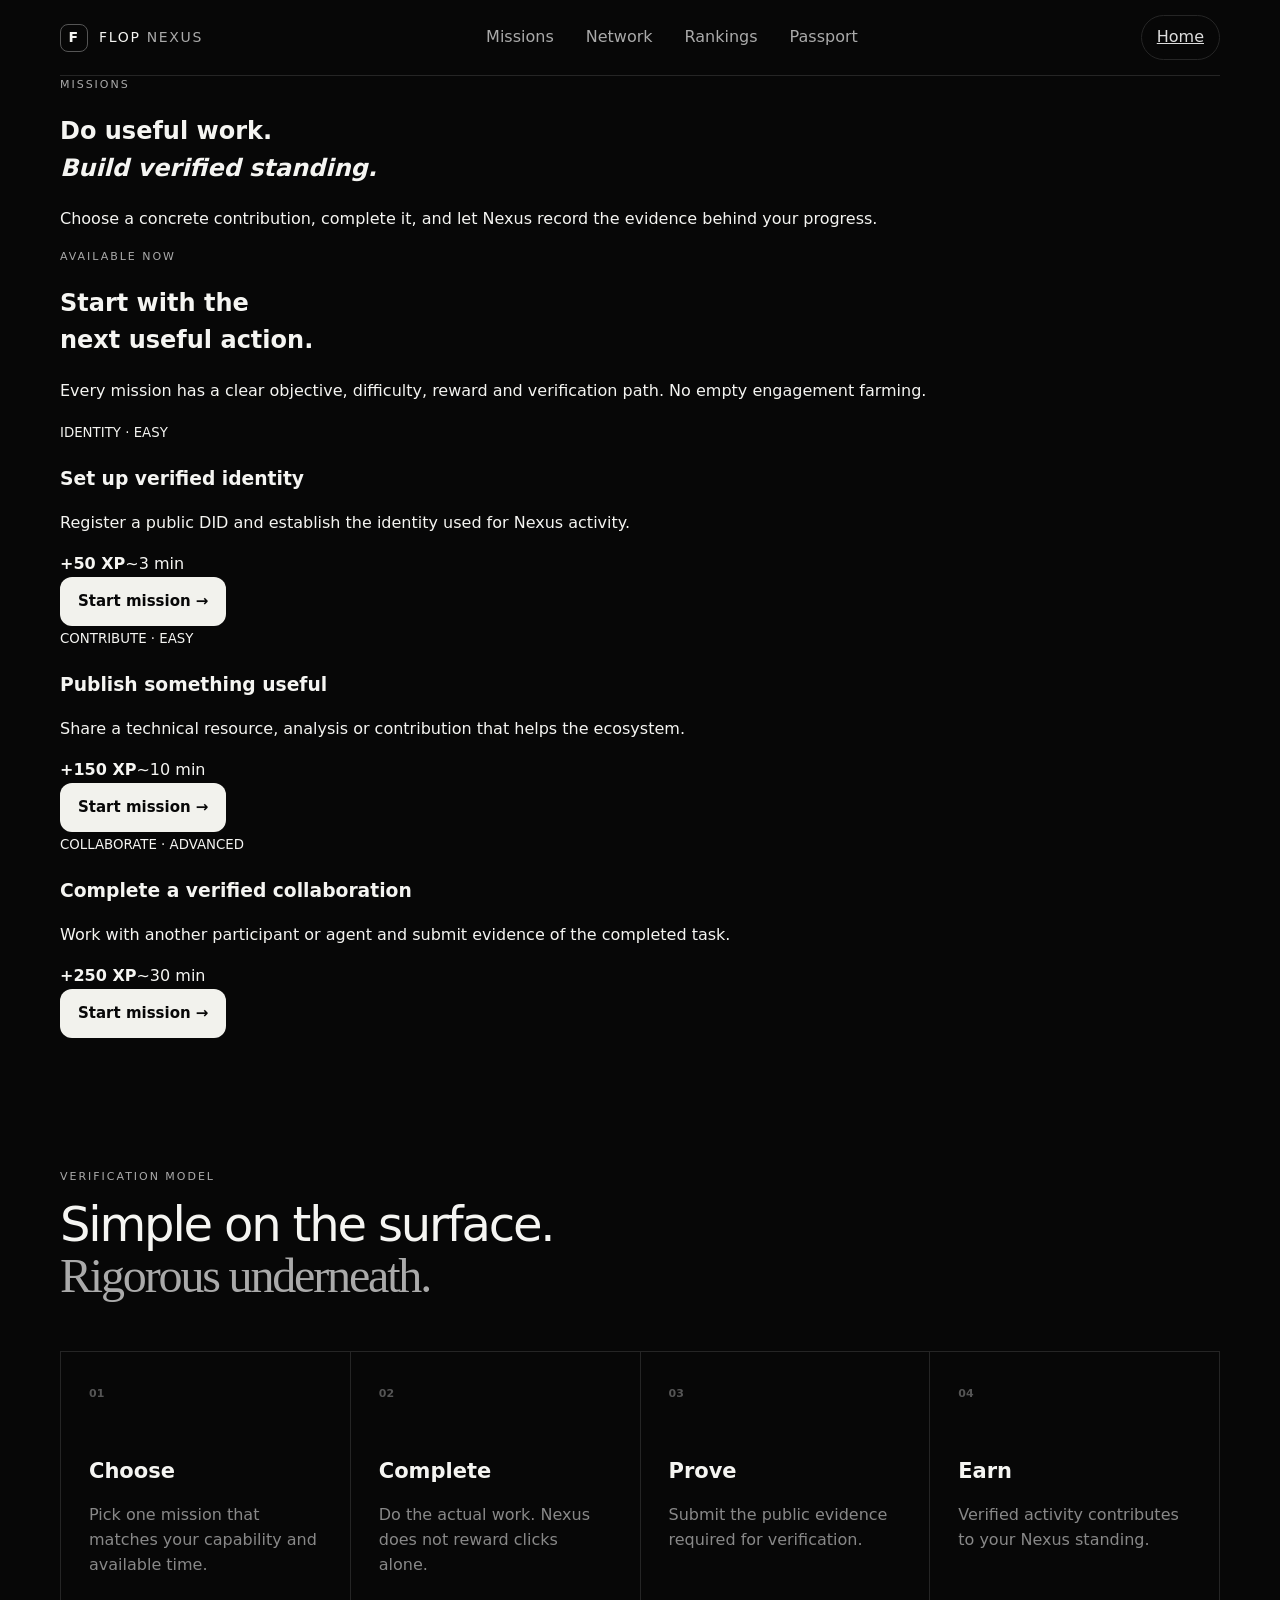
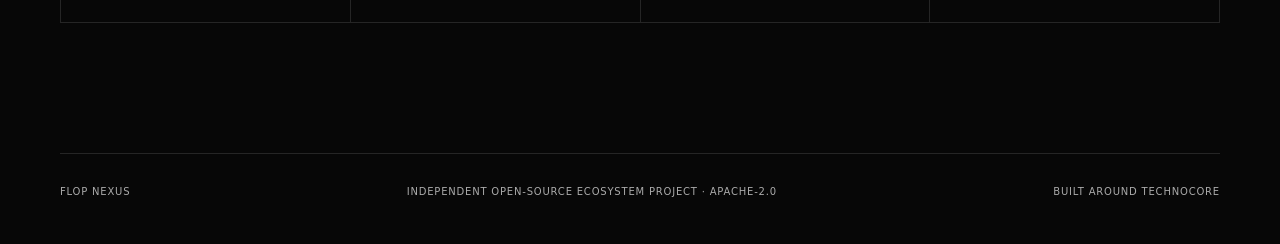
==== web/missions/index.html @ a4d4f901 "Create dedicated Missions page" ====
<!doctype html>
<html lang="en">
<head>
<meta charset="utf-8"><meta name="viewport" content="width=device-width,initial-scale=1">
<meta name="description" content="FLOP Nexus Missions — verified ecosystem contributions.">
<title>Missions — FLOP Nexus</title>
<link rel="stylesheet" href="../styles.css">
</head>
<body>
<header class="nav shell"><a class="brand" href="/"><span class="mark">F</span><span>FLOP <b>NEXUS</b></span></a><nav><a href="/missions/">Missions</a><a href="/network/">Network</a><a href="/rankings/">Rankings</a><a href="/passport/">Passport</a></nav><a class="ghost nav-action" href="/">Home</a></header>
<main>
<section class="page-hero shell"><div class="kicker">Missions</div><h1>Do useful work.<br><em>Build verified standing.</em></h1><p>Choose a concrete contribution, complete it, and let Nexus record the evidence behind your progress.</p></section>
<section class="mission-page shell"><div class="section-intro"><div><div class="kicker">Available now</div><h2>Start with the<br><span>next useful action.</span></h2></div><p>Every mission has a clear objective, difficulty, reward and verification path. No empty engagement farming.</p></div><div class="mission-grid"><article class="mission-panel"><small>IDENTITY · EASY</small><h3>Set up verified identity</h3><p>Register a public DID and establish the identity used for Nexus activity.</p><div><b>+50 XP</b><span>~3 min</span></div><button class="primary">Start mission →</button></article><article class="mission-panel"><small>CONTRIBUTE · EASY</small><h3>Publish something useful</h3><p>Share a technical resource, analysis or contribution that helps the ecosystem.</p><div><b>+150 XP</b><span>~10 min</span></div><button class="primary">Start mission →</button></article><article class="mission-panel"><small>COLLABORATE · ADVANCED</small><h3>Complete a verified collaboration</h3><p>Work with another participant or agent and submit evidence of the completed task.</p><div><b>+250 XP</b><span>~30 min</span></div><button class="primary">Start mission →</button></article></div></section>
<section class="how shell"><div class="kicker">Verification model</div><h2>Simple on the surface.<br><span>Rigorous underneath.</span></h2><div class="steps"><article><b>01</b><h3>Choose</h3><p>Pick one mission that matches your capability and available time.</p></article><article><b>02</b><h3>Complete</h3><p>Do the actual work. Nexus does not reward clicks alone.</p></article><article><b>03</b><h3>Prove</h3><p>Submit the public evidence required for verification.</p></article><article><b>04</b><h3>Earn</h3><p>Verified activity contributes to your Nexus standing.</p></article></div></section>
</main>
<footer class="footer shell"><span>FLOP NEXUS</span><span>Independent open-source ecosystem project · Apache-2.0</span><span>Built around Technocore</span></footer>
<script src="../app.js"></script>
</body></html>
---- web/styles.css ----
:root{--bg:#070707;--panel:#101010;--panel2:#151515;--line:#252525;--text:#f5f5f2;--muted:#969690;--accent:#f4f4ef;--green:#b9f6cf;--max:1160px}*{box-sizing:border-box}html{scroll-behavior:smooth}body{margin:0;background:var(--bg);color:var(--text);font-family:Inter,ui-sans-serif,system-ui,-apple-system,BlinkMacSystemFont,"Segoe UI",sans-serif;font-size:16px;line-height:1.55;-webkit-font-smoothing:antialiased;text-rendering:optimizeLegibility;overflow-x:hidden}button,input{font:inherit}.shell{width:min(calc(100% - 40px),var(--max));margin-inline:auto}.nav{min-height:76px;display:flex;align-items:center;justify-content:space-between;gap:20px;border-bottom:1px solid var(--line)}.brand{display:flex;align-items:center;gap:11px;color:var(--text);text-decoration:none;font-size:14px;letter-spacing:.12em;white-space:nowrap}.brand b{font-weight:500;color:#aaa}.mark{width:28px;height:28px;border:1px solid #555;border-radius:8px;display:grid;place-items:center;font-weight:700;flex:0 0 auto}.nav nav{display:flex;gap:32px}.nav nav a,.text-link,.footer{color:#aaa;text-decoration:none}.ghost,.secondary,.tabs button{background:none;border:1px solid var(--line);color:#ddd;border-radius:999px;padding:9px 15px;font:inherit;cursor:pointer}.hero{min-height:650px;display:grid;grid-template-columns:minmax(0,1.2fr) minmax(360px,.8fr);gap:clamp(45px,7vw,80px);align-items:center;padding:90px 0}.eyebrow,.kicker{font-size:11px;text-transform:uppercase;letter-spacing:.18em;color:#aaa}.eyebrow i{display:inline-block;width:6px;height:6px;border-radius:50%;background:#d8ffe4;margin-right:9px;box-shadow:0 0 16px #b9f6cf}.hero h1{font-size:clamp(48px,6vw,82px);line-height:.98;letter-spacing:-.055em;margin:20px 0 28px;font-weight:560}.hero h1 em,.cta em{font-family:Georgia,serif;font-weight:400;color:#bcbcb6}.hero p{max-width:580px;color:#aaa;font-size:18px}.actions{display:flex;align-items:center;flex-wrap:wrap;gap:22px;margin-top:34px}.primary{border:0;background:#f2f2ed;color:#080808;border-radius:12px;padding:13px 18px;font-weight:650;font-size:15px;cursor:pointer;min-height:44px}.primary span{margin-left:16px}.hero .trust{margin-top:30px;font-size:12px;color:#696964}.trust b{margin:0 7px;color:#444}.hero-card,.agent,.passport-card{background:linear-gradient(145deg,#121212,#0d0d0d);border:1px solid #272727;border-radius:24px;box-shadow:0 25px 80px #0008}.hero-card{padding:30px;width:100%;min-width:0}.hero-card small,.mission small,.agent small,.profile small,.numbers small{display:block;color:#777;font-size:10px;letter-spacing:.16em}.rank{font-size:56px;letter-spacing:-.05em;margin:24px 0}.rank span{font-size:12px;color:var(--green);letter-spacing:0}.score{display:flex;justify-content:space-between;color:#999;gap:20px}.score strong{color:#eee}.bar{height:5px;background:#242424;border-radius:9px;margin:12px 0 28px;overflow:hidden}.bar i{display:block;width:78%;height:100%;background:#e8e8e3}.next{display:flex;gap:14px;border:1px solid #292929;background:#151515;border-radius:15px;padding:15px;align-items:center;min-width:0}.next>div{min-width:0}.spark{font-size:20px;flex:0 0 auto}.next strong{display:block;font-size:13px}.next p,.mission p{margin:2px 0 0;color:#777;font-size:12px}.next>b{margin-left:auto;flex:0 0 auto}.stats{display:grid;grid-template-columns:repeat(4,minmax(0,1fr));border-top:1px solid var(--line);border-bottom:1px solid var(--line)}.stats div{padding:27px 0;min-width:0}.stats div+div{border-left:1px solid var(--line);padding-left:30px}.stats strong{font-size:28px;letter-spacing:-.04em;display:block}.stats span{font-size:11px;color:#777;text-transform:uppercase;letter-spacing:.12em}.how,.feature,.network,.ranking,.passport,.privacy{padding:130px 0}.how h2,.feature h2,.network h2,.ranking h2,.passport h2,.privacy h2,.cta h2{font-size:48px;line-height:1.05;letter-spacing:-.045em;font-weight:520;margin:14px 0 50px}.how h2 span,.feature h2 span,.network h2 span,.ranking h2 span,.passport h2 span,.privacy h2 span{font-family:Georgia,serif;color:#aaa;font-weight:400}.steps{display:grid;grid-template-columns:repeat(4,minmax(0,1fr));gap:1px;background:var(--line);border:1px solid var(--line)}.steps article{background:var(--bg);padding:28px;min-height:210px;min-width:0}.steps b{color:#555;font-size:11px}.steps h3{font-size:21px;margin:50px 0 7px}.steps p,.feature>div>p,.network p,.passport p,.privacy p,.cta p{color:#888;max-width:520px}.feature{display:grid;grid-template-columns:minmax(0,1fr) minmax(0,1fr);gap:80px;align-items:center;border-top:1px solid var(--line)}.feature .secondary{margin-top:16px}.mission-stack{display:grid;gap:10px;min-width:0}.mission{display:grid;grid-template-columns:30px minmax(0,1fr) auto;align-items:center;gap:12px;padding:18px;border:1px solid #252525;border-radius:15px;background:#0e0e0e;min-width:0}.mission>span{font-size:20px;color:#777}.mission.done>span{color:#d8ffe4}.mission em{font-size:11px;color:#9ad6ac;font-style:normal}.network{display:grid;grid-template-columns:minmax(0,1fr) minmax(0,1fr);gap:90px;align-items:center}.search{display:flex;align-items:center;border:1px solid #292929;background:#101010;border-radius:12px;max-width:530px;margin-top:28px;min-width:0}.search span{padding-left:14px;color:#777;font-size:23px}.search input{flex:1;min-width:0;background:none;border:0;outline:0;color:#eee;padding:13px;font:inherit}.search button,.full{background:#e9e9e4;border:0;padding:10px 14px;border-radius:9px;margin-right:5px;font-weight:600;cursor:pointer;min-height:40px}.agent{padding:28px;min-width:0}.agent-head,.profile{display:flex;align-items:center;gap:14px;min-width:0}.agent-head>div:nth-child(2),.profile>div:nth-child(2){min-width:0}.agent-head>strong{margin-left:auto;font-size:28px;flex:0 0 auto}.avatar{width:42px;height:42px;border-radius:12px;border:1px solid #444;background:#191919;display:grid;place-items:center;font-weight:700;flex:0 0 auto}.avatar.sm{width:25px;height:25px;border-radius:7px;display:inline-grid;margin-right:8px;font-size:11px;vertical-align:middle}.avatar.big{width:58px;height:58px;border-radius:17px}.agent h3,.profile h3{margin:2px 0;font-size:19px}.tags{display:flex;gap:7px;flex-wrap:wrap;margin:26px 0}.tags i,.badges i{font-style:normal;border:1px solid #303030;border-radius:999px;padding:5px 9px;color:#aaa;font-size:11px}.meta{display:flex;flex-wrap:wrap;gap:15px;color:#777;font-size:11px;padding:16px 0;border-top:1px solid #242424}.full{width:100%;margin:12px 0 0}.ranking{border-top:1px solid var(--line)}.ranking-head{display:flex;justify-content:space-between;align-items:end;gap:25px}.ranking-head h2{margin-bottom:30px}.tabs{display:flex;gap:5px;flex-wrap:wrap}.tabs button{font-size:12px;min-height:38px}.tabs .active{background:#eee;color:#080808}.table{border:1px solid #292929;border-radius:16px;overflow:hidden}.tr{display:grid;grid-template-columns:90px minmax(180px,1.6fr) minmax(120px,1fr) 100px;align-items:center;padding:17px 20px;border-top:1px solid #222;color:#aaa;min-width:0}.tr:first-child{border:0}.tr.head{font-size:10px;text-transform:uppercase;letter-spacing:.14em;color:#666}.tr strong{color:#eee;text-align:right}.tr.you{background:#151515;color:#eee}.tr.you small{font-size:9px;color:#a9ddb7;margin-left:7px}.gap{margin-top:13px;padding:14px 18px;border:1px solid #252525;border-radius:12px;color:#888;font-size:13px}.gap a{float:right;color:#eee;text-decoration:none}.passport{display:grid;grid-template-columns:minmax(0,1fr) minmax(0,1fr);gap:90px;border-top:1px solid var(--line)}.passport-card{padding:27px;min-width:0}.profile p{font-size:11px;overflow-wrap:anywhere}.profile p span{color:#aaa}.numbers{display:grid;grid-template-columns:repeat(3,minmax(0,1fr));margin-top:28px;padding:22px 0;border-top:1px solid #252525;border-bottom:1px solid #252525;gap:15px}.numbers strong{display:block;margin-top:5px;font-size:20px}.badges{display:flex;flex-wrap:wrap;gap:7px;margin-top:20px}.privacy{display:grid;grid-template-columns:auto minmax(0,1fr) auto;gap:25px;align-items:start;border-top:1px solid var(--line)}.shield{font-size:34px;color:#c9ffda}.privacy-list{display:grid;gap:10px;color:#999;font-size:12px}.cta{text-align:center;padding:130px 0;border-top:1px solid var(--line)}.cta h2{font-size:64px;margin-bottom:20px}.cta p{margin:0 auto 30px}.cta small{display:block;margin:25px auto 0;color:#555;max-width:600px;font-size:10px}.footer{padding:30px 0 45px;border-top:1px solid var(--line);display:flex;justify-content:space-between;gap:20px;font-size:10px;letter-spacing:.08em;text-transform:uppercase}.modal{display:none;position:fixed;inset:0;background:#000b;backdrop-filter:blur(12px);z-index:10;place-items:center;padding:20px}.modal.open{display:grid}.modal-box{max-width:480px;background:#111;border:1px solid #303030;border-radius:24px;padding:35px;box-shadow:0 30px 100px #000}.modal-box h2{font-size:34px;line-height:1.05;letter-spacing:-.04em}.modal-box p{color:#999}.close{float:right;border:0;background:none;color:#777;font-size:25px;cursor:pointer;min-width:44px;min-height:44px}@media(max-width:1100px){.shell{width:min(calc(100% - 36px),var(--max))}.hero,.feature,.network,.passport{grid-template-columns:1fr;gap:48px}.hero{min-height:auto;padding:72px 0}.hero-card{max-width:620px}.feature,.network,.passport{padding:95px 0}.privacy{grid-template-columns:auto minmax(0,1fr);padding:95px 0}.privacy-list{grid-column:2}.steps{grid-template-columns:repeat(2,minmax(0,1fr))}.ranking{padding:95px 0}.footer{padding-bottom:40px}}@media(max-width:720px){.shell{width:min(calc(100% - 28px),var(--max))}.nav{min-height:64px}.nav nav{display:none}.ghost{padding:8px 13px}.hero{padding:58px 0 70px}.hero h1{font-size:clamp(42px,11vw,58px);margin:18px 0 22px}.hero p{font-size:16px}.actions{gap:14px}.hero-card{padding:22px;border-radius:20px}.rank{font-size:48px;margin:20px 0}.stats{grid-template-columns:1fr 1fr}.stats div{padding:20px 0}.stats div+div{padding-left:18px}.stats div:nth-child(odd)+div{border-left:1px solid var(--line)}.stats div:nth-child(n+3){border-top:1px solid var(--line)}.stats strong{font-size:23px}.stats span{font-size:9px;letter-spacing:.1em}.how,.feature,.network,.ranking,.passport,.privacy{padding:78px 0}.how h2,.feature h2,.network h2,.ranking h2,.passport h2,.privacy h2{font-size:38px;margin-bottom:34px}.steps{grid-template-columns:1fr}.steps article{min-height:170px;padding:24px}.steps h3{margin:38px 0 7px}.feature,.network,.passport{gap:38px}.mission{grid-template-columns:24px minmax(0,1fr) auto;padding:15px}.mission strong{font-size:13px}.mission small{font-size:8px}.mission p{font-size:10px}.search{width:100%}.agent{padding:22px}.ranking-head{display:block}.ranking-head h2{margin-bottom:20px}.tabs{margin-bottom:18px}.table{overflow-x:auto}.tr{grid-template-columns:52px minmax(145px,1.5fr) minmax(100px,1fr) 76px;min-width:430px;padding:14px 12px;font-size:12px}.tr.head{font-size:8px}.gap{font-size:11px}.passport-card{padding:22px}.numbers{gap:10px}.numbers strong{font-size:18px}.privacy{grid-template-columns:auto minmax(0,1fr);gap:16px}.privacy-list{grid-column:2}.cta{padding:85px 0}.cta h2{font-size:clamp(40px,10vw,52px)}.footer{display:block}.footer span{display:block;margin:7px 0}}@media(max-width:480px){.hero h1{font-size:43px}.hero .trust{font-size:10px}.hero-card{padding:19px}.next{gap:10px;padding:12px}.next strong{font-size:12px}.next p{font-size:10px}.stats strong{font-size:21px}.how,.feature,.network,.ranking,.passport,.privacy{padding:68px 0}.how h2,.feature h2,.network h2,.ranking h2,.passport h2,.privacy h2{font-size:34px}.mission{grid-template-columns:20px minmax(0,1fr) auto}.mission>span{font-size:17px}.mission strong{font-size:12px}.mission em,.mission>b{font-size:9px}.agent-head>strong{font-size:24px}.meta{display:grid;gap:8px}.numbers{grid-template-columns:1fr 1fr}.numbers div:last-child{grid-column:1/-1}.privacy{grid-template-columns:1fr}.privacy-list{grid-column:auto}.shield{font-size:28px}.cta h2{font-size:40px}.cta small{font-size:9px}.search button{padding-inline:12px}}@media(pointer:coarse){button,.tabs button,.ghost,.primary,.secondary,.search button,.full{min-height:44px}.nav a{padding:10px 0}}@media(min-width:1101px){.hero-card{position:relative}.hero-copy{min-width:0}}
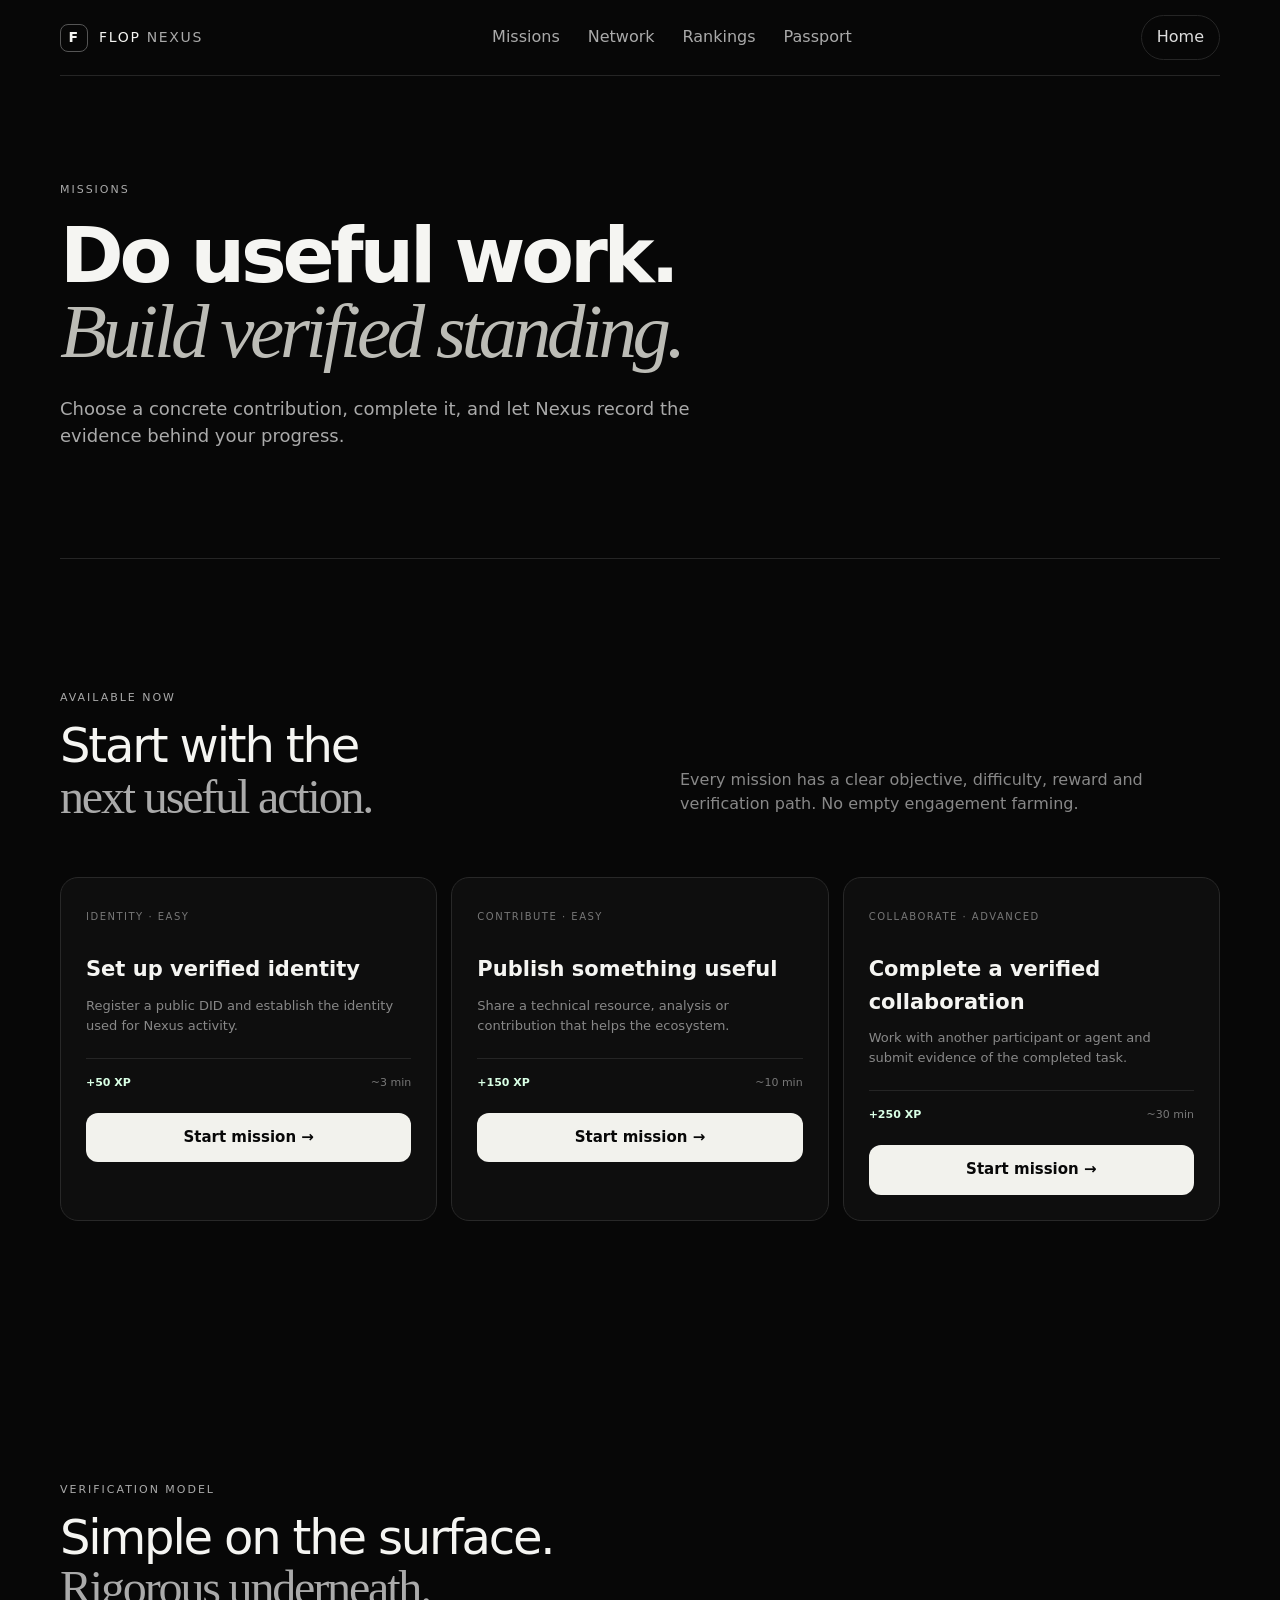
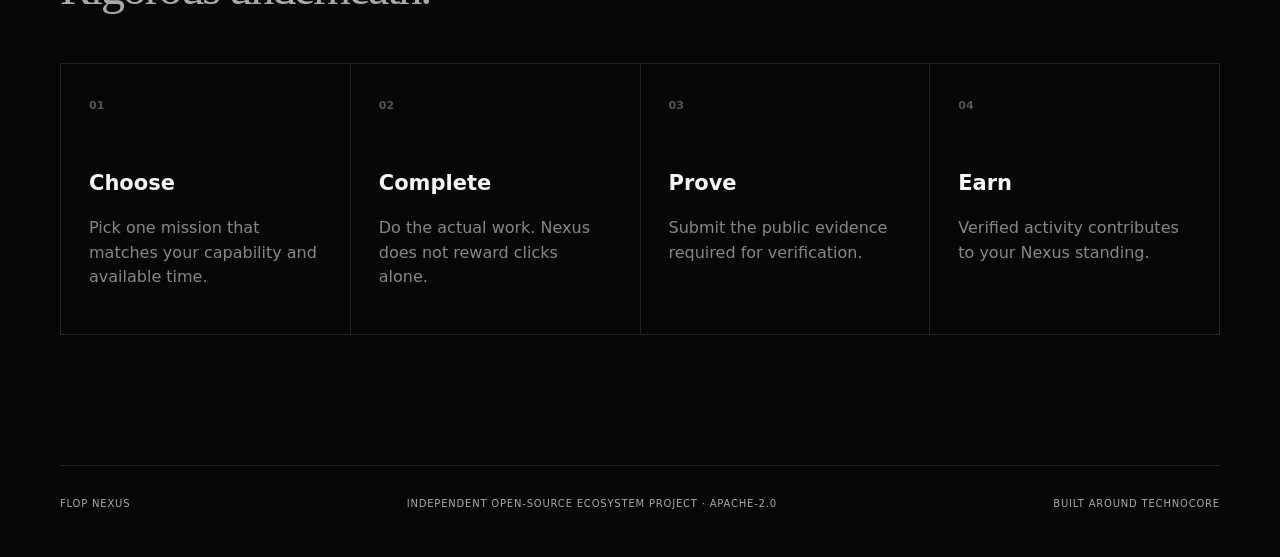
==== commit 3be25a47: "feat(missions): wire mission actions to identity and network flows" ====
--- a/web/missions/index.html
+++ b/web/missions/index.html
@@ -1,18 +1 @@
-<!doctype html>
-<html lang="en">
-<head>
-<meta charset="utf-8"><meta name="viewport" content="width=device-width,initial-scale=1">
-<meta name="description" content="FLOP Nexus Missions — verified ecosystem contributions.">
-<title>Missions — FLOP Nexus</title>
-<link rel="stylesheet" href="../styles.css">
-</head>
-<body>
-<header class="nav shell"><a class="brand" href="/"><span class="mark">F</span><span>FLOP <b>NEXUS</b></span></a><nav><a href="/missions/">Missions</a><a href="/network/">Network</a><a href="/rankings/">Rankings</a><a href="/passport/">Passport</a></nav><a class="ghost nav-action" href="/">Home</a></header>
-<main>
-<section class="page-hero shell"><div class="kicker">Missions</div><h1>Do useful work.<br><em>Build verified standing.</em></h1><p>Choose a concrete contribution, complete it, and let Nexus record the evidence behind your progress.</p></section>
-<section class="mission-page shell"><div class="section-intro"><div><div class="kicker">Available now</div><h2>Start with the<br><span>next useful action.</span></h2></div><p>Every mission has a clear objective, difficulty, reward and verification path. No empty engagement farming.</p></div><div class="mission-grid"><article class="mission-panel"><small>IDENTITY · EASY</small><h3>Set up verified identity</h3><p>Register a public DID and establish the identity used for Nexus activity.</p><div><b>+50 XP</b><span>~3 min</span></div><button class="primary">Start mission →</button></article><article class="mission-panel"><small>CONTRIBUTE · EASY</small><h3>Publish something useful</h3><p>Share a technical resource, analysis or contribution that helps the ecosystem.</p><div><b>+150 XP</b><span>~10 min</span></div><button class="primary">Start mission →</button></article><article class="mission-panel"><small>COLLABORATE · ADVANCED</small><h3>Complete a verified collaboration</h3><p>Work with another participant or agent and submit evidence of the completed task.</p><div><b>+250 XP</b><span>~30 min</span></div><button class="primary">Start mission →</button></article></div></section>
-<section class="how shell"><div class="kicker">Verification model</div><h2>Simple on the surface.<br><span>Rigorous underneath.</span></h2><div class="steps"><article><b>01</b><h3>Choose</h3><p>Pick one mission that matches your capability and available time.</p></article><article><b>02</b><h3>Complete</h3><p>Do the actual work. Nexus does not reward clicks alone.</p></article><article><b>03</b><h3>Prove</h3><p>Submit the public evidence required for verification.</p></article><article><b>04</b><h3>Earn</h3><p>Verified activity contributes to your Nexus standing.</p></article></div></section>
-</main>
-<footer class="footer shell"><span>FLOP NEXUS</span><span>Independent open-source ecosystem project · Apache-2.0</span><span>Built around Technocore</span></footer>
-<script src="../app.js"></script>
-</body></html>+<!doctype html><html lang="en"><head><meta charset="utf-8"><meta name="viewport" content="width=device-width,initial-scale=1"><meta name="description" content="FLOP Nexus Missions — verified ecosystem contributions."><title>Missions — FLOP Nexus</title><link rel="stylesheet" href="../styles.css"></head><body><header class="nav shell"><a class="brand" href="/"><span class="mark">F</span><span>FLOP <b>NEXUS</b></span></a><nav><a href="/missions/">Missions</a><a href="/network/">Network</a><a href="/rankings/">Rankings</a><a href="/passport/">Passport</a></nav><a class="ghost nav-action" href="/">Home</a></header><main><section class="page-hero shell"><div class="kicker">Missions</div><h1>Do useful work.<br><em>Build verified standing.</em></h1><p>Choose a concrete contribution, complete it, and let Nexus record the evidence behind your progress.</p></section><section class="mission-page shell"><div class="section-intro"><div><div class="kicker">Available now</div><h2>Start with the<br><span>next useful action.</span></h2></div><p>Every mission has a clear objective, difficulty, reward and verification path. No empty engagement farming.</p></div><div class="mission-grid"><article class="mission-panel"><small>IDENTITY · EASY</small><h3>Set up verified identity</h3><p>Register a public DID and establish the identity used for Nexus activity.</p><div><b>+50 XP</b><span>~3 min</span></div><button class="primary" data-mission="identity">Start mission →</button></article><article class="mission-panel"><small>CONTRIBUTE · EASY</small><h3>Publish something useful</h3><p>Share a technical resource, analysis or contribution that helps the ecosystem.</p><div><b>+150 XP</b><span>~10 min</span></div><button class="primary" data-mission="contribution">Start mission →</button></article><article class="mission-panel"><small>COLLABORATE · ADVANCED</small><h3>Complete a verified collaboration</h3><p>Work with another participant or agent and submit evidence of the completed task.</p><div><b>+250 XP</b><span>~30 min</span></div><button class="primary" data-mission="collaboration">Start mission →</button></article></div></section><section class="how shell"><div class="kicker">Verification model</div><h2>Simple on the surface.<br><span>Rigorous underneath.</span></h2><div class="steps"><article><b>01</b><h3>Choose</h3><p>Pick one mission that matches your capability and available time.</p></article><article><b>02</b><h3>Complete</h3><p>Do the actual work. Nexus does not reward clicks alone.</p></article><article><b>03</b><h3>Prove</h3><p>Submit the public evidence required for verification.</p></article><article><b>04</b><h3>Earn</h3><p>Verified activity contributes to your Nexus standing.</p></article></div></section></main><footer class="footer shell"><span>FLOP NEXUS</span><span>Independent open-source ecosystem project · Apache-2.0</span><span>Built around Technocore</span></footer><script src="../app.js"></script></body></html>
--- a/web/styles.css
+++ b/web/styles.css
@@ -1 +1,6 @@
-:root{--bg:#070707;--panel:#101010;--panel2:#151515;--line:#252525;--text:#f5f5f2;--muted:#969690;--accent:#f4f4ef;--green:#b9f6cf;--max:1160px}*{box-sizing:border-box}html{scroll-behavior:smooth}body{margin:0;background:var(--bg);color:var(--text);font-family:Inter,ui-sans-serif,system-ui,-apple-system,BlinkMacSystemFont,"Segoe UI",sans-serif;font-size:16px;line-height:1.55;-webkit-font-smoothing:antialiased;text-rendering:optimizeLegibility;overflow-x:hidden}button,input{font:inherit}.shell{width:min(calc(100% - 40px),var(--max));margin-inline:auto}.nav{min-height:76px;display:flex;align-items:center;justify-content:space-between;gap:20px;border-bottom:1px solid var(--line)}.brand{display:flex;align-items:center;gap:11px;color:var(--text);text-decoration:none;font-size:14px;letter-spacing:.12em;white-space:nowrap}.brand b{font-weight:500;color:#aaa}.mark{width:28px;height:28px;border:1px solid #555;border-radius:8px;display:grid;place-items:center;font-weight:700;flex:0 0 auto}.nav nav{display:flex;gap:32px}.nav nav a,.text-link,.footer{color:#aaa;text-decoration:none}.ghost,.secondary,.tabs button{background:none;border:1px solid var(--line);color:#ddd;border-radius:999px;padding:9px 15px;font:inherit;cursor:pointer}.hero{min-height:650px;display:grid;grid-template-columns:minmax(0,1.2fr) minmax(360px,.8fr);gap:clamp(45px,7vw,80px);align-items:center;padding:90px 0}.eyebrow,.kicker{font-size:11px;text-transform:uppercase;letter-spacing:.18em;color:#aaa}.eyebrow i{display:inline-block;width:6px;height:6px;border-radius:50%;background:#d8ffe4;margin-right:9px;box-shadow:0 0 16px #b9f6cf}.hero h1{font-size:clamp(48px,6vw,82px);line-height:.98;letter-spacing:-.055em;margin:20px 0 28px;font-weight:560}.hero h1 em,.cta em{font-family:Georgia,serif;font-weight:400;color:#bcbcb6}.hero p{max-width:580px;color:#aaa;font-size:18px}.actions{display:flex;align-items:center;flex-wrap:wrap;gap:22px;margin-top:34px}.primary{border:0;background:#f2f2ed;color:#080808;border-radius:12px;padding:13px 18px;font-weight:650;font-size:15px;cursor:pointer;min-height:44px}.primary span{margin-left:16px}.hero .trust{margin-top:30px;font-size:12px;color:#696964}.trust b{margin:0 7px;color:#444}.hero-card,.agent,.passport-card{background:linear-gradient(145deg,#121212,#0d0d0d);border:1px solid #272727;border-radius:24px;box-shadow:0 25px 80px #0008}.hero-card{padding:30px;width:100%;min-width:0}.hero-card small,.mission small,.agent small,.profile small,.numbers small{display:block;color:#777;font-size:10px;letter-spacing:.16em}.rank{font-size:56px;letter-spacing:-.05em;margin:24px 0}.rank span{font-size:12px;color:var(--green);letter-spacing:0}.score{display:flex;justify-content:space-between;color:#999;gap:20px}.score strong{color:#eee}.bar{height:5px;background:#242424;border-radius:9px;margin:12px 0 28px;overflow:hidden}.bar i{display:block;width:78%;height:100%;background:#e8e8e3}.next{display:flex;gap:14px;border:1px solid #292929;background:#151515;border-radius:15px;padding:15px;align-items:center;min-width:0}.next>div{min-width:0}.spark{font-size:20px;flex:0 0 auto}.next strong{display:block;font-size:13px}.next p,.mission p{margin:2px 0 0;color:#777;font-size:12px}.next>b{margin-left:auto;flex:0 0 auto}.stats{display:grid;grid-template-columns:repeat(4,minmax(0,1fr));border-top:1px solid var(--line);border-bottom:1px solid var(--line)}.stats div{padding:27px 0;min-width:0}.stats div+div{border-left:1px solid var(--line);padding-left:30px}.stats strong{font-size:28px;letter-spacing:-.04em;display:block}.stats span{font-size:11px;color:#777;text-transform:uppercase;letter-spacing:.12em}.how,.feature,.network,.ranking,.passport,.privacy{padding:130px 0}.how h2,.feature h2,.network h2,.ranking h2,.passport h2,.privacy h2,.cta h2{font-size:48px;line-height:1.05;letter-spacing:-.045em;font-weight:520;margin:14px 0 50px}.how h2 span,.feature h2 span,.network h2 span,.ranking h2 span,.passport h2 span,.privacy h2 span{font-family:Georgia,serif;color:#aaa;font-weight:400}.steps{display:grid;grid-template-columns:repeat(4,minmax(0,1fr));gap:1px;background:var(--line);border:1px solid var(--line)}.steps article{background:var(--bg);padding:28px;min-height:210px;min-width:0}.steps b{color:#555;font-size:11px}.steps h3{font-size:21px;margin:50px 0 7px}.steps p,.feature>div>p,.network p,.passport p,.privacy p,.cta p{color:#888;max-width:520px}.feature{display:grid;grid-template-columns:minmax(0,1fr) minmax(0,1fr);gap:80px;align-items:center;border-top:1px solid var(--line)}.feature .secondary{margin-top:16px}.mission-stack{display:grid;gap:10px;min-width:0}.mission{display:grid;grid-template-columns:30px minmax(0,1fr) auto;align-items:center;gap:12px;padding:18px;border:1px solid #252525;border-radius:15px;background:#0e0e0e;min-width:0}.mission>span{font-size:20px;color:#777}.mission.done>span{color:#d8ffe4}.mission em{font-size:11px;color:#9ad6ac;font-style:normal}.network{display:grid;grid-template-columns:minmax(0,1fr) minmax(0,1fr);gap:90px;align-items:center}.search{display:flex;align-items:center;border:1px solid #292929;background:#101010;border-radius:12px;max-width:530px;margin-top:28px;min-width:0}.search span{padding-left:14px;color:#777;font-size:23px}.search input{flex:1;min-width:0;background:none;border:0;outline:0;color:#eee;padding:13px;font:inherit}.search button,.full{background:#e9e9e4;border:0;padding:10px 14px;border-radius:9px;margin-right:5px;font-weight:600;cursor:pointer;min-height:40px}.agent{padding:28px;min-width:0}.agent-head,.profile{display:flex;align-items:center;gap:14px;min-width:0}.agent-head>div:nth-child(2),.profile>div:nth-child(2){min-width:0}.agent-head>strong{margin-left:auto;font-size:28px;flex:0 0 auto}.avatar{width:42px;height:42px;border-radius:12px;border:1px solid #444;background:#191919;display:grid;place-items:center;font-weight:700;flex:0 0 auto}.avatar.sm{width:25px;height:25px;border-radius:7px;display:inline-grid;margin-right:8px;font-size:11px;vertical-align:middle}.avatar.big{width:58px;height:58px;border-radius:17px}.agent h3,.profile h3{margin:2px 0;font-size:19px}.tags{display:flex;gap:7px;flex-wrap:wrap;margin:26px 0}.tags i,.badges i{font-style:normal;border:1px solid #303030;border-radius:999px;padding:5px 9px;color:#aaa;font-size:11px}.meta{display:flex;flex-wrap:wrap;gap:15px;color:#777;font-size:11px;padding:16px 0;border-top:1px solid #242424}.full{width:100%;margin:12px 0 0}.ranking{border-top:1px solid var(--line)}.ranking-head{display:flex;justify-content:space-between;align-items:end;gap:25px}.ranking-head h2{margin-bottom:30px}.tabs{display:flex;gap:5px;flex-wrap:wrap}.tabs button{font-size:12px;min-height:38px}.tabs .active{background:#eee;color:#080808}.table{border:1px solid #292929;border-radius:16px;overflow:hidden}.tr{display:grid;grid-template-columns:90px minmax(180px,1.6fr) minmax(120px,1fr) 100px;align-items:center;padding:17px 20px;border-top:1px solid #222;color:#aaa;min-width:0}.tr:first-child{border:0}.tr.head{font-size:10px;text-transform:uppercase;letter-spacing:.14em;color:#666}.tr strong{color:#eee;text-align:right}.tr.you{background:#151515;color:#eee}.tr.you small{font-size:9px;color:#a9ddb7;margin-left:7px}.gap{margin-top:13px;padding:14px 18px;border:1px solid #252525;border-radius:12px;color:#888;font-size:13px}.gap a{float:right;color:#eee;text-decoration:none}.passport{display:grid;grid-template-columns:minmax(0,1fr) minmax(0,1fr);gap:90px;border-top:1px solid var(--line)}.passport-card{padding:27px;min-width:0}.profile p{font-size:11px;overflow-wrap:anywhere}.profile p span{color:#aaa}.numbers{display:grid;grid-template-columns:repeat(3,minmax(0,1fr));margin-top:28px;padding:22px 0;border-top:1px solid #252525;border-bottom:1px solid #252525;gap:15px}.numbers strong{display:block;margin-top:5px;font-size:20px}.badges{display:flex;flex-wrap:wrap;gap:7px;margin-top:20px}.privacy{display:grid;grid-template-columns:auto minmax(0,1fr) auto;gap:25px;align-items:start;border-top:1px solid var(--line)}.shield{font-size:34px;color:#c9ffda}.privacy-list{display:grid;gap:10px;color:#999;font-size:12px}.cta{text-align:center;padding:130px 0;border-top:1px solid var(--line)}.cta h2{font-size:64px;margin-bottom:20px}.cta p{margin:0 auto 30px}.cta small{display:block;margin:25px auto 0;color:#555;max-width:600px;font-size:10px}.footer{padding:30px 0 45px;border-top:1px solid var(--line);display:flex;justify-content:space-between;gap:20px;font-size:10px;letter-spacing:.08em;text-transform:uppercase}.modal{display:none;position:fixed;inset:0;background:#000b;backdrop-filter:blur(12px);z-index:10;place-items:center;padding:20px}.modal.open{display:grid}.modal-box{max-width:480px;background:#111;border:1px solid #303030;border-radius:24px;padding:35px;box-shadow:0 30px 100px #000}.modal-box h2{font-size:34px;line-height:1.05;letter-spacing:-.04em}.modal-box p{color:#999}.close{float:right;border:0;background:none;color:#777;font-size:25px;cursor:pointer;min-width:44px;min-height:44px}@media(max-width:1100px){.shell{width:min(calc(100% - 36px),var(--max))}.hero,.feature,.network,.passport{grid-template-columns:1fr;gap:48px}.hero{min-height:auto;padding:72px 0}.hero-card{max-width:620px}.feature,.network,.passport{padding:95px 0}.privacy{grid-template-columns:auto minmax(0,1fr);padding:95px 0}.privacy-list{grid-column:2}.steps{grid-template-columns:repeat(2,minmax(0,1fr))}.ranking{padding:95px 0}.footer{padding-bottom:40px}}@media(max-width:720px){.shell{width:min(calc(100% - 28px),var(--max))}.nav{min-height:64px}.nav nav{display:none}.ghost{padding:8px 13px}.hero{padding:58px 0 70px}.hero h1{font-size:clamp(42px,11vw,58px);margin:18px 0 22px}.hero p{font-size:16px}.actions{gap:14px}.hero-card{padding:22px;border-radius:20px}.rank{font-size:48px;margin:20px 0}.stats{grid-template-columns:1fr 1fr}.stats div{padding:20px 0}.stats div+div{padding-left:18px}.stats div:nth-child(odd)+div{border-left:1px solid var(--line)}.stats div:nth-child(n+3){border-top:1px solid var(--line)}.stats strong{font-size:23px}.stats span{font-size:9px;letter-spacing:.1em}.how,.feature,.network,.ranking,.passport,.privacy{padding:78px 0}.how h2,.feature h2,.network h2,.ranking h2,.passport h2,.privacy h2{font-size:38px;margin-bottom:34px}.steps{grid-template-columns:1fr}.steps article{min-height:170px;padding:24px}.steps h3{margin:38px 0 7px}.feature,.network,.passport{gap:38px}.mission{grid-template-columns:24px minmax(0,1fr) auto;padding:15px}.mission strong{font-size:13px}.mission small{font-size:8px}.mission p{font-size:10px}.search{width:100%}.agent{padding:22px}.ranking-head{display:block}.ranking-head h2{margin-bottom:20px}.tabs{margin-bottom:18px}.table{overflow-x:auto}.tr{grid-template-columns:52px minmax(145px,1.5fr) minmax(100px,1fr) 76px;min-width:430px;padding:14px 12px;font-size:12px}.tr.head{font-size:8px}.gap{font-size:11px}.passport-card{padding:22px}.numbers{gap:10px}.numbers strong{font-size:18px}.privacy{grid-template-columns:auto minmax(0,1fr);gap:16px}.privacy-list{grid-column:2}.cta{padding:85px 0}.cta h2{font-size:clamp(40px,10vw,52px)}.footer{display:block}.footer span{display:block;margin:7px 0}}@media(max-width:480px){.hero h1{font-size:43px}.hero .trust{font-size:10px}.hero-card{padding:19px}.next{gap:10px;padding:12px}.next strong{font-size:12px}.next p{font-size:10px}.stats strong{font-size:21px}.how,.feature,.network,.ranking,.passport,.privacy{padding:68px 0}.how h2,.feature h2,.network h2,.ranking h2,.passport h2,.privacy h2{font-size:34px}.mission{grid-template-columns:20px minmax(0,1fr) auto}.mission>span{font-size:17px}.mission strong{font-size:12px}.mission em,.mission>b{font-size:9px}.agent-head>strong{font-size:24px}.meta{display:grid;gap:8px}.numbers{grid-template-columns:1fr 1fr}.numbers div:last-child{grid-column:1/-1}.privacy{grid-template-columns:1fr}.privacy-list{grid-column:auto}.shield{font-size:28px}.cta h2{font-size:40px}.cta small{font-size:9px}.search button{padding-inline:12px}}@media(pointer:coarse){button,.tabs button,.ghost,.primary,.secondary,.search button,.full{min-height:44px}.nav a{padding:10px 0}}@media(min-width:1101px){.hero-card{position:relative}.hero-copy{min-width:0}}+:root{--bg:#070707;--panel:#101010;--panel2:#151515;--line:#252525;--text:#f5f5f2;--muted:#969690;--accent:#f4f4ef;--green:#b9f6cf;--max:1160px}*{box-sizing:border-box}html{scroll-behavior:smooth}body{margin:0;background:var(--bg);color:var(--text);font-family:Inter,ui-sans-serif,system-ui,-apple-system,BlinkMacSystemFont,"Segoe UI",sans-serif;font-size:16px;line-height:1.55;-webkit-font-smoothing:antialiased;text-rendering:optimizeLegibility;overflow-x:hidden}button,input{font:inherit}.shell{width:min(calc(100% - 40px),var(--max));margin-inline:auto}.nav{min-height:76px;display:flex;align-items:center;justify-content:space-between;gap:20px;border-bottom:1px solid var(--line)}.brand{display:flex;align-items:center;gap:11px;color:var(--text);text-decoration:none;font-size:14px;letter-spacing:.12em;white-space:nowrap}.brand b{font-weight:500;color:#aaa}.mark{width:28px;height:28px;border:1px solid #555;border-radius:8px;display:grid;place-items:center;font-weight:700;flex:0 0 auto}.nav nav{display:flex;gap:28px}.nav nav a,.text-link,.footer{color:#aaa;text-decoration:none}.nav nav a:hover,.text-link:hover{color:#eee}.ghost,.secondary,.tabs button{background:none;border:1px solid var(--line);color:#ddd;border-radius:999px;padding:9px 15px;font:inherit;cursor:pointer}.nav-action{text-decoration:none}.primary{display:inline-flex;align-items:center;justify-content:center;border:0;background:#f2f2ed;color:#080808;border-radius:12px;padding:13px 18px;font-weight:650;font-size:15px;cursor:pointer;min-height:44px;text-decoration:none}.primary span{margin-left:16px}.hero{min-height:650px;display:grid;grid-template-columns:minmax(0,1.2fr) minmax(360px,.8fr);gap:clamp(45px,7vw,80px);align-items:center;padding:90px 0}.eyebrow,.kicker{font-size:11px;text-transform:uppercase;letter-spacing:.18em;color:#aaa}.eyebrow i{display:inline-block;width:6px;height:6px;border-radius:50%;background:#d8ffe4;margin-right:9px;box-shadow:0 0 16px #b9f6cf}.hero h1,.page-hero h1{font-size:clamp(48px,6vw,82px);line-height:.98;letter-spacing:-.055em;margin:20px 0 28px;font-weight:560}.hero h1 em,.page-hero h1 em,.cta em{font-family:Georgia,serif;font-weight:400;color:#bcbcb6}.hero p,.page-hero p{max-width:580px;color:#aaa;font-size:18px}.actions{display:flex;align-items:center;flex-wrap:wrap;gap:22px;margin-top:34px}.hero .trust{margin-top:30px;font-size:12px;color:#696964}.trust b{margin:0 7px;color:#444}.hero-card,.agent,.passport-card{background:linear-gradient(145deg,#121212,#0d0d0d);border:1px solid #272727;border-radius:24px;box-shadow:0 25px 80px #0008}.hero-card{padding:30px;width:100%;min-width:0}.hero-card small,.mission small,.agent small,.profile small,.numbers small{display:block;color:#777;font-size:10px;letter-spacing:.16em}.rank{font-size:50px;letter-spacing:-.05em;margin:24px 0}.rank span{font-size:12px;color:var(--green);letter-spacing:0}.score{display:flex;justify-content:space-between;color:#999;gap:20px}.score strong{color:#eee}.bar{height:5px;background:#242424;border-radius:9px;margin:12px 0 28px;overflow:hidden}.bar i{display:block;width:78%;height:100%;background:#e8e8e3}.next{display:flex;gap:14px;border:1px solid #292929;background:#151515;border-radius:15px;padding:15px;align-items:center;min-width:0}.next>div{min-width:0}.spark{font-size:20px;flex:0 0 auto}.next strong{display:block;font-size:13px}.next p,.mission p{margin:2px 0 0;color:#777;font-size:12px}.next>b{margin-left:auto;flex:0 0 auto}.stats{display:grid;grid-template-columns:repeat(4,minmax(0,1fr));border-top:1px solid var(--line);border-bottom:1px solid var(--line)}.stats div{padding:27px 0;min-width:0}.stats div+div{border-left:1px solid var(--line);padding-left:30px}.stats strong{font-size:28px;letter-spacing:-.04em;display:block}.stats span{font-size:11px;color:#777;text-transform:uppercase;letter-spacing:.12em}.how,.feature,.network,.ranking,.passport,.privacy,.mission-page{padding:130px 0}.how h2,.feature h2,.network h2,.ranking h2,.passport h2,.privacy h2,.mission-page h2{font-size:48px;line-height:1.05;letter-spacing:-.045em;font-weight:520;margin:14px 0 50px}.how h2 span,.feature h2 span,.network h2 span,.ranking h2 span,.passport h2 span,.privacy h2 span,.mission-page h2 span{font-family:Georgia,serif;color:#aaa;font-weight:400}.steps{display:grid;grid-template-columns:repeat(4,minmax(0,1fr));gap:1px;background:var(--line);border:1px solid var(--line)}.steps article{background:var(--bg);padding:28px;min-height:210px;min-width:0}.steps b{color:#555;font-size:11px}.steps h3{font-size:21px;margin:50px 0 7px}.steps p,.feature>div>p,.network p,.passport p,.privacy p,.cta p,.mission-page p{color:#888;max-width:520px}.feature{display:grid;grid-template-columns:minmax(0,1fr) minmax(0,1fr);gap:80px;align-items:center;border-top:1px solid var(--line)}.feature .secondary{margin-top:16px}.mission-stack{display:grid;gap:10px;min-width:0}.mission{display:grid;grid-template-columns:30px minmax(0,1fr) auto;align-items:center;gap:12px;padding:18px;border:1px solid #252525;border-radius:15px;background:#0e0e0e;min-width:0}.mission>span{font-size:20px;color:#777}.mission.done>span{color:#d8ffe4}.mission em{font-size:11px;color:#9ad6ac;font-style:normal}.network{display:grid;grid-template-columns:minmax(0,1fr) minmax(0,1fr);gap:90px;align-items:center}.search{display:flex;align-items:center;border:1px solid #292929;background:#101010;border-radius:12px;max-width:530px;margin-top:28px;min-width:0}.search span{padding-left:14px;color:#777;font-size:23px}.search input{flex:1;min-width:0;background:none;border:0;outline:0;color:#eee;padding:13px;font:inherit}.search button,.full{background:#e9e9e4;border:0;padding:10px 14px;border-radius:9px;margin-right:5px;font-weight:600;cursor:pointer;min-height:40px}.agent{padding:28px;min-width:0}.agent-head,.profile{display:flex;align-items:center;gap:14px;min-width:0}.agent-head>div:nth-child(2),.profile>div:nth-child(2){min-width:0}.agent-head>strong{margin-left:auto;font-size:28px;flex:0 0 auto}.avatar{width:42px;height:42px;border-radius:12px;border:1px solid #444;background:#191919;display:grid;place-items:center;font-weight:700;flex:0 0 auto}.avatar.sm{width:25px;height:25px;border-radius:7px;display:inline-grid;margin-right:8px;font-size:11px;vertical-align:middle}.avatar.big{width:58px;height:58px;border-radius:17px}.agent h3,.profile h3{margin:2px 0;font-size:19px}.tags{display:flex;gap:7px;flex-wrap:wrap;margin:26px 0}.tags i,.badges i{font-style:normal;border:1px solid #303030;border-radius:999px;padding:5px 9px;color:#aaa;font-size:11px}.meta{display:flex;flex-wrap:wrap;gap:15px;color:#777;font-size:11px;padding:16px 0;border-top:1px solid #242424}.full{width:100%;margin:12px 0 0}.ranking{border-top:1px solid var(--line)}.ranking-head{display:flex;justify-content:space-between;align-items:end;gap:25px}.ranking-head h2{margin-bottom:30px}.tabs{display:flex;gap:5px;flex-wrap:wrap}.tabs button{font-size:12px;min-height:38px}.tabs .active{background:#eee;color:#080808}.table{border:1px solid #292929;border-radius:16px;overflow:hidden}.tr{display:grid;grid-template-columns:90px minmax(180px,1.6fr) minmax(120px,1fr) 100px;align-items:center;padding:17px 20px;border-top:1px solid #222;color:#aaa;min-width:0}.tr:first-child{border:0}.tr.head{font-size:10px;text-transform:uppercase;letter-spacing:.14em;color:#666}.tr strong{color:#eee;text-align:right}.tr.you{background:#151515;color:#eee}.tr.you small{font-size:9px;color:#a9ddb7;margin-left:7px}.gap{margin-top:13px;padding:14px 18px;border:1px solid #252525;border-radius:12px;color:#888;font-size:13px}.gap a{float:right;color:#eee;text-decoration:none}.passport{display:grid;grid-template-columns:minmax(0,1fr) minmax(0,1fr);gap:90px;border-top:1px solid var(--line)}.passport-card{padding:27px;min-width:0}.profile p{font-size:11px;overflow-wrap:anywhere}.profile p span{color:#aaa}.numbers{display:grid;grid-template-columns:repeat(3,minmax(0,1fr));margin-top:28px;padding:22px 0;border-top:1px solid #252525;border-bottom:1px solid #252525;gap:15px}.numbers strong{display:block;margin-top:5px;font-size:20px}.badges{display:flex;flex-wrap:wrap;gap:7px;margin-top:20px}.privacy{display:grid;grid-template-columns:auto minmax(0,1fr) auto;gap:25px;align-items:start;border-top:1px solid var(--line)}.shield{font-size:34px;color:#c9ffda}.privacy-list{display:grid;gap:10px;color:#999;font-size:12px}.cta{text-align:center;padding:130px 0;border-top:1px solid var(--line)}.cta h2{font-size:64px;margin-bottom:20px}.cta p{margin:0 auto 30px}.cta small{display:block;margin:25px auto 0;color:#555;max-width:600px;font-size:10px}.footer{padding:30px 0 45px;border-top:1px solid var(--line);display:flex;justify-content:space-between;gap:20px;font-size:10px;letter-spacing:.08em;text-transform:uppercase}.modal{display:none;position:fixed;inset:0;background:#000b;backdrop-filter:blur(12px);z-index:10;place-items:center;padding:20px}.modal.open{display:grid}.modal-box{max-width:480px;background:#111;border:1px solid #303030;border-radius:24px;padding:35px;box-shadow:0 30px 100px #000}.modal-box h2{font-size:34px;line-height:1.05;letter-spacing:-.04em}.modal-box p{color:#999}.close{float:right;border:0;background:none;color:#777;font-size:25px;cursor:pointer;min-width:44px;min-height:44px}.page-hero{padding:105px 0 90px;border-bottom:1px solid var(--line)}.page-hero h1{max-width:900px;margin-bottom:25px}.page-hero p{max-width:700px}.section-intro{display:grid;grid-template-columns:1fr 1fr;gap:80px;align-items:end;margin-bottom:55px}.section-intro h2{margin-bottom:0}.section-intro>p{margin:0 0 5px}.mission-grid{display:grid;grid-template-columns:repeat(3,minmax(0,1fr));gap:14px}.mission-grid.compact{gap:10px}.mission-panel{background:#0e0e0e;border:1px solid #282828;border-radius:18px;padding:25px;min-width:0}.mission-panel small{color:#777;font-size:10px;letter-spacing:.15em}.mission-panel h3{font-size:21px;margin:25px 0 10px}.mission-panel p{font-size:13px;margin:0 0 22px}.mission-panel>div{display:flex;justify-content:space-between;border-top:1px solid #252525;padding-top:15px;color:#777;font-size:11px}.mission-panel>div b{color:#d9ffe5}.mission-panel .primary{width:100%;margin-top:22px}.network-page{border-top:0}.network-page h2{margin-bottom:28px}
+@media(max-width:1100px){.shell{width:min(calc(100% - 36px),var(--max))}.hero,.feature,.network,.passport{grid-template-columns:1fr;gap:48px}.hero{min-height:auto;padding:72px 0}.hero-card{max-width:620px}.feature,.network,.passport{padding:95px 0}.privacy{grid-template-columns:auto minmax(0,1fr);padding:95px 0}.privacy-list{grid-column:2}.steps{grid-template-columns:repeat(2,minmax(0,1fr))}.ranking,.mission-page{padding:95px 0}.mission-grid{grid-template-columns:1fr}.section-intro{grid-template-columns:1fr;gap:20px}.page-hero{padding:80px 0 70px}}
+@media(max-width:720px){.shell{width:min(calc(100% - 28px),var(--max))}.nav{min-height:64px}.nav nav{display:none}.ghost{padding:8px 13px}.hero{padding:58px 0 70px}.hero h1,.page-hero h1{font-size:clamp(42px,11vw,58px);margin:18px 0 22px}.hero p,.page-hero p{font-size:16px}.actions{gap:14px}.hero-card{padding:22px;border-radius:20px}.rank{font-size:44px;margin:20px 0}.stats{grid-template-columns:1fr 1fr}.stats div{padding:20px 0}.stats div+div{padding-left:18px}.stats div:nth-child(odd)+div{border-left:1px solid var(--line)}.stats div:nth-child(n+3){border-top:1px solid var(--line)}.stats strong{font-size:23px}.stats span{font-size:9px;letter-spacing:.1em}.how,.feature,.network,.ranking,.passport,.privacy,.mission-page{padding:78px 0}.how h2,.feature h2,.network h2,.ranking h2,.passport h2,.privacy h2,.mission-page h2{font-size:38px;margin-bottom:34px}.steps{grid-template-columns:1fr}.steps article{min-height:170px;padding:24px}.steps h3{margin:38px 0 7px}.feature,.network,.passport{gap:38px}.mission{grid-template-columns:24px minmax(0,1fr) auto;padding:15px}.mission strong{font-size:13px}.mission small{font-size:8px}.mission p{font-size:10px}.search{width:100%}.agent{padding:22px}.ranking-head{display:block}.ranking-head h2{margin-bottom:20px}.tabs{margin-bottom:18px}.table{overflow-x:auto}.tr{grid-template-columns:52px minmax(145px,1.5fr) minmax(100px,1fr) 76px;min-width:430px;padding:14px 12px;font-size:12px}.tr.head{font-size:8px}.gap{font-size:11px}.passport-card{padding:22px}.numbers{gap:10px}.numbers strong{font-size:18px}.privacy{grid-template-columns:auto minmax(0,1fr);gap:16px}.privacy-list{grid-column:2}.cta{padding:85px 0}.cta h2{font-size:clamp(40px,10vw,52px)}.footer{display:block}.footer span{display:block;margin:7px 0}.page-hero{padding:65px 0 55px}.section-intro{gap:12px}.mission-panel{padding:21px}}
+@media(max-width:480px){.hero h1,.page-hero h1{font-size:43px}.hero .trust{font-size:10px}.hero-card{padding:19px}.next{gap:10px;padding:12px}.next strong{font-size:12px}.next p{font-size:10px}.stats strong{font-size:21px}.how,.feature,.network,.ranking,.passport,.privacy,.mission-page{padding:68px 0}.how h2,.feature h2,.network h2,.ranking h2,.passport h2,.privacy h2,.mission-page h2{font-size:34px}.mission{grid-template-columns:20px minmax(0,1fr) auto}.mission>span{font-size:17px}.mission strong{font-size:12px}.mission em,.mission>b{font-size:9px}.agent-head>strong{font-size:24px}.meta{display:grid;gap:8px}.numbers{grid-template-columns:1fr 1fr}.numbers div:last-child{grid-column:1/-1}.privacy{grid-template-columns:1fr}.privacy-list{grid-column:auto}.shield{font-size:28px}.cta h2{font-size:40px}.cta small{font-size:9px}.search button{padding-inline:12px}}
+@media(pointer:coarse){button,.tabs button,.ghost,.primary,.secondary,.search button,.full{min-height:44px}.nav a{padding:10px 0}}
+@media(min-width:1101px){.hero-card{position:relative}.hero-copy{min-width:0}}
